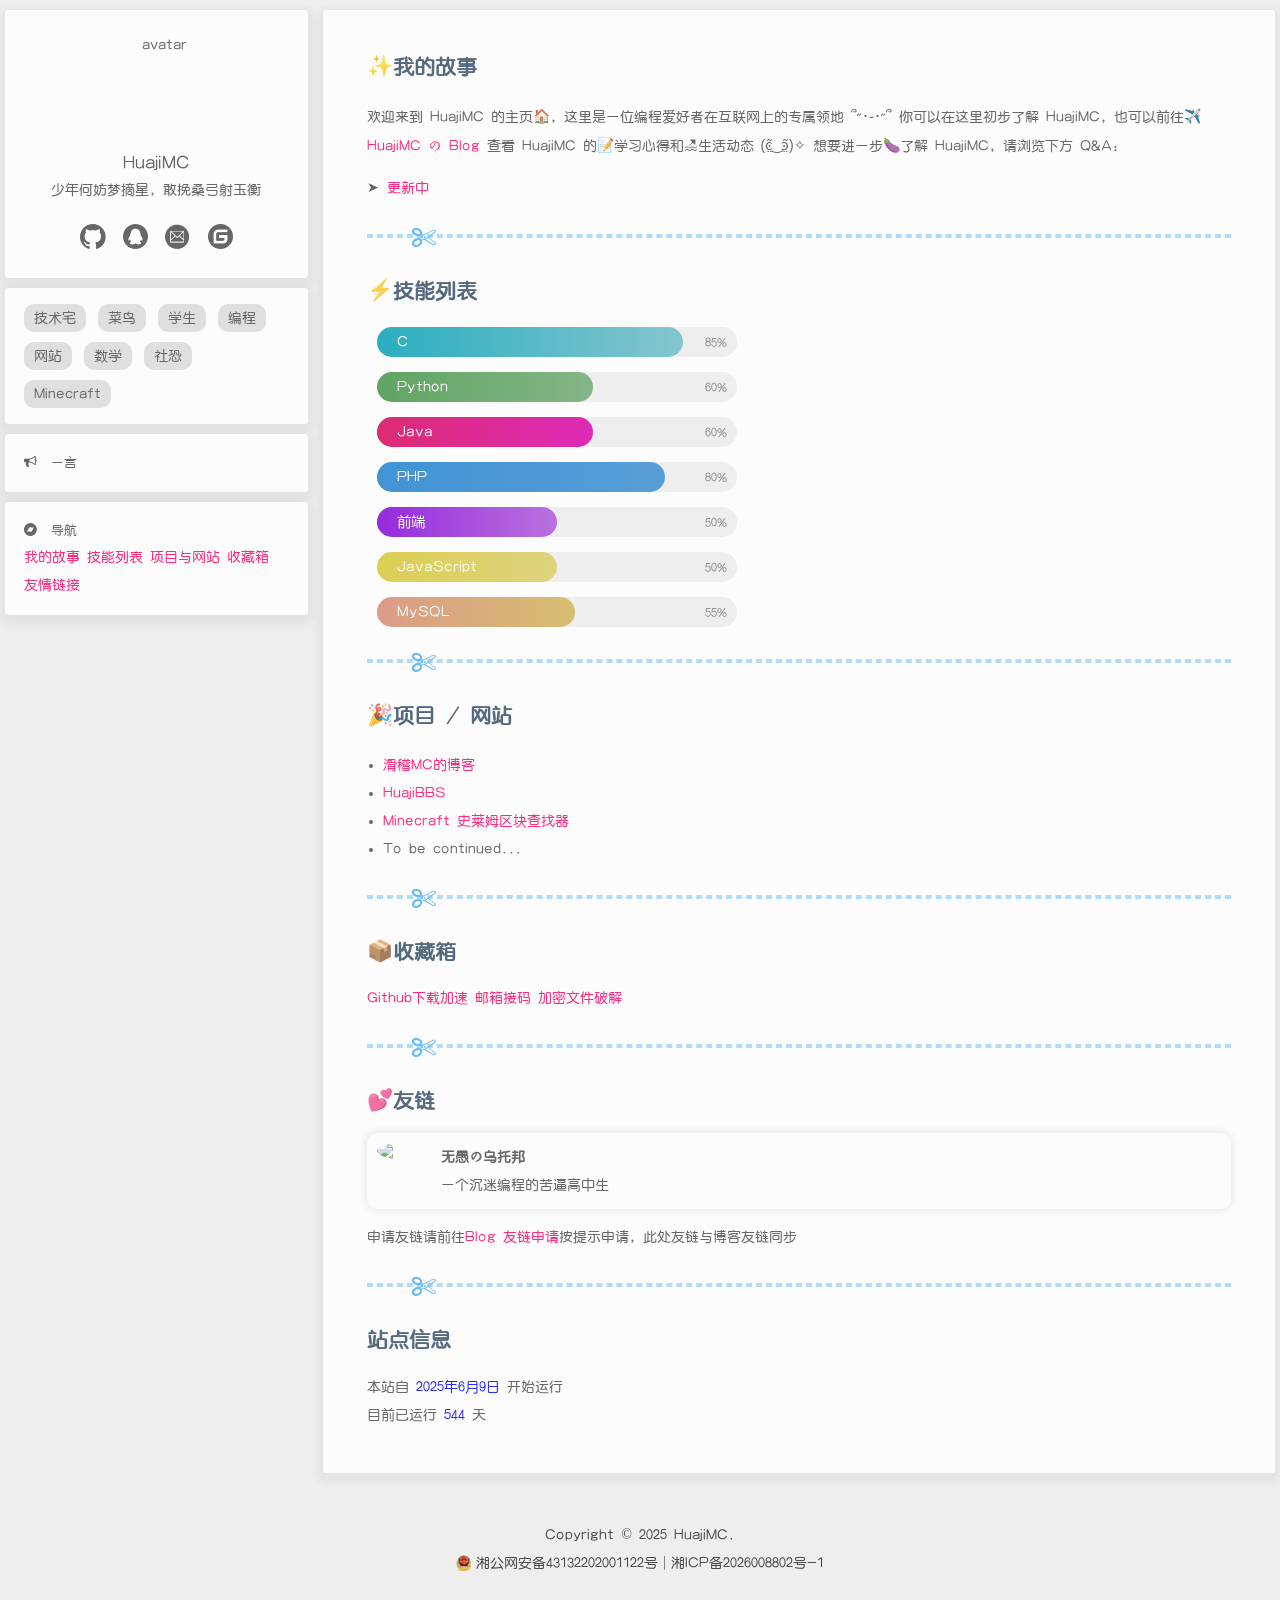
==== index.html @ 0e46aec6 "Initialization" ====
<!--
此主页系借（chao）鉴（xi） @无愚 Binary 的个人主页 😜😜😜
-->

<!doctype html>
<html lang="zh">
    <head>
        <meta charset="UTF-8">
        <meta http-equiv="X-UA-Compatible" content="IE=edge">
        <meta name="viewport" content="width=device-width,initial-scale=1,maximum-scale=5">
        <title>؄ཽHuajiMC の 小宇宙ེᝰ ʕ̯•͡˔•̯᷅ʔ</title>
        <meta name="description" content="热爱编程 の HuajiMC 的互联网小宇宙">
        <meta name="keywords" content="PHP,Web,Android,编程,个人主页,前端,博客">
        <meta name="format-detection" content="telephone=no">
        <link rel="shortcut icon" href="favicon.ico">
        <link rel="preload" href="static/font/HanYiZhongYuanJian-1.woff2" as="font" type="font/woff2" crossorigin>
        <link rel="stylesheet" href="static/icon/iconfont.css">
        <link rel="stylesheet " href="static/css/index.css">
        <link rel="stylesheet" href="https://gcore.jsdelivr.net/npm/font-awesome@4.7.0/css/font-awesome.min.css">
        <link rel="stylesheet" href="https://gcore.jsdelivr.net/npm/jquery.fancybox@2.1.5/source/jquery.fancybox.css">
        <script type="text/javascript">
        if (!! window.ActiveXObject || "ActiveXObject" in window) { //is IE?
            alert('朋友，上古浏览器不支持呢~');
        }
        </script>
        <style>
        a {
            text-decoration: none;
        }
        .alphao {
            opacity: 0.82;
            filter: Alpha(opacity=82); /* IE8 以及更早的浏览器 */
        }
        </style>
    </head>
    <body>
        <div id="body-wrap">
            <main id="content-outer" class="alphao">
                <div class="layout_page" id="content-inner">
                    <div class="aside_content" id="aside_content">
                        <div class="card-widget card-info">
                            <div class="card-content">
                                <div class="card-info-avatar is-center non-pay">
                                    <img class="avatar-img" src="https://q.qlogo.cn/g?b=qq&amp;nk=3413517512&amp;s=640" alt="avatar">
                                    <div class="author-info__name">HuajiMC</div>
                                    <div class="author-info__description">少年何妨梦摘星，敢挽桑弓射玉衡</div>
                                </div>
                                <div class="card-info-avatar is-center pay" style="display:none">
                                    <img class="pay-img" src="static/img/pay.jpg" alt="pay">
                                    <div class="author-info__name">🎉恭喜触发彩蛋🥳</div>
                                    <div class="author-info__description">请动动您发财的小手手赞助一下 HuajiMC 😘</div>
                                </div>
                                <div class="card-info-social-icons is-center">
                                    <a class="social-icon" href="https://github.com/HuajiMC6" target="_blank"> <i class="iconfont icon-github"></i> </a>
                                    <a class="social-icon" href="https://qm.qq.com/q/CtMB944Anu" target="_blank"> <i class="iconfont icon-login-qq"></i> </a>
                                    <a class="social-icon" href="mailto:HuajiMC@126.com" target="_blank"> <i class="iconfont icon-email"></i> </a>
                                    <a class="social-icon" href="https://gitee.com/HuajiMC" target="_blank"> <i class="iconfont icon-gitee"></i> </a>
                                </div>
                            </div>
                        </div>
                        <div class="card-widget card-labels">
                            <div class="card-content label-list">
                                <div class="label">技术宅</div>
                                <div class="label">菜鸟</div>
                                <div class="label">学生</div>
                                <div class="label">编程</div>
                                <div class="label">网站</div>
                                <div class="label">数学</div>
                                <div class="label">社恐</div>
                                <div class="label">Minecraft</div>
                            </div>
                        </div>
                        <div class="card-widget card-announcement">
                            <div class="card-content">
                                <div class="item-headline">
                                    <i class="fa fa-bullhorn" aria-hidden="true"></i> <span>一言</span>
                                </div>
                                <div id="hitokoto"></div>
                            </div>
                        </div>
                        <div class="card-widget card-nav">
                            <div class="card-content">
                                <div class="item-headline">
                                    <i class="fa fa-bandcamp" aria-hidden="true"></i> <span>导航</span>
                                </div>
                                <div class="tool">
                                    <a href="#introduction">我的故事</a>
                                    <a href="#skillbox">技能列表</a>
                                    <a href="#project">项目与网站</a>
                                    <a href="#collection">收藏箱</a>
                                    <a href="#friendlink">友情链接</a>
                                </div>
                            </div>
                        </div>
                    </div>
                    <article id="page">
                        <div class="article-container">
                            <h2 id="introduction">✨我的故事</h2>
                            <div class="tool">
                                <p>欢迎来到 HuajiMC 的主页🏠，这里是一位编程爱好者在互联网上的专属领地 <emo>՞˶･֊･˶՞</emo> 你可以在这里初步了解 HuajiMC，也可以前往✈️<a href="#http://blog.huajimc.cn">HuajiMC の Blog</a> 查看 HuajiMC 的📝学习心得和🏖生活动态 <emo>(ͼ̤͂ ͜ ͽ̤͂)✧</emo> 想要进一步🍆了解 HuajiMC，请浏览下方 Q&A：</p>
                                <details>
                                    <summary>更新中</summary>
                                    <div class="folder">等我想好</div>
                                </details>
                                <!-- 待更新 -->
                                <!--<details>
                                    <summary>为什么要叫 HuajiMC？</summary>
                                    <div class="folder">HuajiMC（滑稽MC）这个名字确实带有一丝稚气，甚至有人调侃它像一个小学生名字 <emo>(￣▽￣*)</emo> 其实它诞生于我的初中时期，大抵是我在初一时第一次使用这个名字。因为那时的滑稽MC爱玩 MC，且在网络上聊天喜欢发「滑稽」表情，由此得名。自此再没有改过，全网同名（<del>因为右脑发育不足想不出新的网名</del> 没想到这个随手取的名字就这样陪伴了我这么多年 <emo> ᶘ ᵒᴥᵒᶅ </emo> ）</div>
                                </details>
                                <details>
                                    <summary>你最开始是如何接触编程的？</summary>
                                    <div class="folder">我最开始接触编程与 MC 密切相关。大概是在2017年小学时期，被MC极高的自由度所吸引。看着别人制作的炫酷材质包、皮肤和模组，我也跃跃欲试。于是开始摸索 PE 版的 Js 插件开发，虽然最初的作品现在看来简直惨不忍睹——代码东拼西凑，功能简单粗糙，甚至还有不少“借鉴”的成分 <emo>(；一_一)</emo> 但正是这些稚嫩的小插件，为我打开了编程世界的大门（然而现在 Js 早已过时了😬）。</div>
                                </details>
                                <details>
                                    <summary>后来是如何转向 Web 开发的呢？</summary>
                                    <div class="folder">大概是 2020 年下半年，我偶然对建站产生了浓厚兴趣。还记得当时懵懂无知的我走了很多弯路，比如说花 68 元巨款买了一个超低配的虚拟主机 <emo>Σ_(꒪ཀ꒪」∠)</emo> 最初的建站经历是用 Discuz! 等现成的开源系统搭建一些网站，无疑是没有流量的，纯属“过家家”式的尝试。渐渐地，我开始学习了前端三件套和 PHP，从简单的个人论坛到功能性的工具站（比如葫芦侠工具、HuajiBBS），在实践中不断磨练技术。</emo></div>
                                </details>
                                <details>
                                    <summary>高中阶段为何暂停了开发？</summary>
                                    <div class="folder">中考失利后，我决心要在高中努力学习。于是我决定暂停所有项目，将主要精力放在学习上。故而这三年我基本上没碰过代码，现在感觉自己已经落后时代了，嘤嘤嘤 <emo>T_T</emo> 其实现在看来当时到决定有点矫枉过正了，因为学业与兴趣本不冲突。而且我高中照样每天玩手机，时间管理能力也没见长进呢🙄</div>
                                </details>-->
                            </div>
                            
                            <hr>
                            
                            <h2 id="skillbox">⚡️技能列表</h2>
                            <div class="skillbox">
                                <div class="skillbar">
                                    <div class="skillbar-title" style="background: linear-gradient(to right, #00BCD4 0%, #80DEEA 100%); width: 85%">
                                        <span>C</span>
                                    </div>
                                    <div class="skill-bar-percent">85%</div>
                                </div>
                                <div class="skillbar">
                                    <div class="skillbar-title" style="background: linear-gradient(to right, #4CAF50 0%, #81C784 100%); width: 60%">
                                        <span>Python</span>
                                    </div>
                                    <div class="skill-bar-percent">60%</div>
                                </div>
                                <div class="skillbar">
                                    <div class="skillbar-title" style="background: linear-gradient(to right, #FF0066 0%, #FF00CC 100%); width: 60%">
                                        <span>Java</span>
                                    </div>
                                    <div class="skill-bar-percent">60%</div>
                                </div>
                                <div class="skillbar">
                                    <div class="skillbar-title" style="background: linear-gradient(to right, #2196F3 0%, #42A5F5 100%); width: 80%">
                                        <span>PHP</span>
                                    </div>
                                    <div class="skill-bar-percent">80%</div>
                                </div>
                                <div class="skillbar">
                                    <div class="skillbar-title" style="background: linear-gradient(to right, #9900FF 0%, #CC66FF 100%); width: 50%">
                                        <span>前端</span>
                                    </div>
                                    <div class="skill-bar-percent">50%</div>
                                </div>
                                <div class="skillbar">
                                    <div class="skillbar-title" style="background: linear-gradient(to right, #FFEB3B 0%, #FFF176 100%); width: 50%">
                                        <span>JavaScript</span>
                                    </div>
                                    <div class="skill-bar-percent">50%</div>
                                </div>
                                <div class="skillbar">
                                    <div class="skillbar-title" style="background: linear-gradient(to right, #fda085 0%, #f6d365 100%); width: 55%">
                                        <span>MySQL</span>
                                    </div>
                                    <div class="skill-bar-percent">55%</div>
                                </div>
                            </div>
                            
                            <hr>
                            
                            <h2 id="project">🎉项目 / 网站</h2>
                            <div class="tool">
                                <ul style="padding-left: 1rem">
                                    <li><a href="#http://blog.huajimc.cn" target="_blank">滑稽MC的博客</a></li>
                                    <li><a href="https://gitee.com/huajimc/HuajiBBS" target="_blank">HuajiBBS</a></li>
                                    <li><a href="#http://mc.huajimc.cn/Slime" target="_blank">Minecraft 史莱姆区块查找器</a></li>
                                    <li>To be continued...</li>
                                </ul>
                            </div>
                            
                            <hr>
                            
                            <!-- <h2 id="goal">🚀暑假目标</h2> -->
                            <!-- <div class="tool"> -->
                                <!-- <table> -->
                                    <!-- <th> -->
                                        <!-- <td>项目</td> -->
                                        <!-- <td>状态</td> -->
                                    <!-- </th> -->
                                    <!-- <tr> -->
                                        <!-- <td></td> -->
                                        <!-- <td></td> -->
                                    <!-- </tr> -->
                                    <!-- <tr> -->
                                        <!-- <td></td> -->
                                        <!-- <td></td> -->
                                    <!-- </tr> -->
                                    <!-- <tr> -->
                                        <!-- <td></td> -->
                                        <!-- <td></td> -->
                                    <!-- </tr> -->
                                <!-- </table> -->
                            <!-- </div> -->
                            <!--  -->
                            <!-- <hr> -->
                            <!--  -->
                            <h2 id="collection">📦收藏箱</h2>
                            <div class="tool">
                                <a href="https://moeyy.cn/gh-proxy" target="_blank" rel="noopener noreferrer">Github下载加速</a>
                                <a href="https://moakt.com/zh" target="_blank" rel="noopener noreferrer">邮箱接码</a>
                                <a href="https://www.catpasswd.com" target="_blank" rel="noopener noreferrer">加密文件破解</a>
                            </div>
                            
                            <hr>
                            
                            <h2 id="friendlink">💕友链</h2>
                            <div class="tool">
                                <div class="friendlink">
                                    <div class="card" to="https://binarydev.top/">
                                        <img class="card-avatar" src="https://q.qlogo.cn/g?b=qq&nk=2035650646&s=640" />
                                        <div class="card-title">无愚の乌托邦</div>
                                        <div class="card-subtitle">一个沉迷编程的苦逼高中生</div>
                                    </div>
                                </div>
                                <p>申请友链请前往<a href="https://blog.huajimc.cn/index.php/apply_friendlinks/" target="_blank">Blog 友链申请</a>按提示申请，此处友链与博客友链同步</p>
                            </div>
                        </div>
                        
                        <hr>
                        
                        <div class="card-widget card-webinfo">
                            <div class="card-content">
                                <h2>站点信息</h2>
                                <div class="webinfo">
                                    <div class="webinfo-item">
                                        <div>本站自 <a href="javascript:void(0);">2025年6月9日</a> 开始运行</div>
                                    </div>
                                    <div class="webinfo-item">
                                        <div>目前已运行 <a href="javascript:void(0);" disabled id="runtime"></a> 天</div>
                                    </div>
                                </div>
                            </div>
                        </div>
                    </article>
                </div>
            </main>
            <footer id="footer">
                <div id="footer-wrap" style="text-align:center">
                    <div class="copyright">
                        Copyright © 2025 HuajiMC.
                    </div>
                    <!--<a href="https://icp.gov.moe/?keyword=20251028" target="_blank">萌ICP备20251028号</a><br>-->
                    <div class="beian">
                        <span style="display:flex;align-items:center;justify-content:center;gap:5px;">
                            <img src="./beian.png" height="16px" />
                            <span>
                                <a href="https://beian.mps.gov.cn/#/query/webSearch?code=43132202001122" rel="noreferrer" target="_blank">湘公网安备43132202001122号</a>
                            </span>
                            <span>|</span>
                            <span>
                                <a href="https://beian.miit.gov.cn/" title="湘ICP备2026008802号-1" target="_blank">湘ICP备2026008802号-1</a>
                            </span>
                        </span>
                        
                    </div>
                </div>
            </footer>
        </div>
        <script src="https://gcore.jsdelivr.net/npm/jquery@3.4.1/dist/jquery.min.js"></script>
        <!-- <script src="https://gcore.jsdelivr.net/npm/instant.page@3.0.0/instantpage.js" type="module"></script> -->
        <!-- <script src="https://gcore.jsdelivr.net/npm/lazysizes@5.2.0/lazysizes.min.js" async></script> -->
        <!-- <link rel="stylesheet" href="https://gcore.jsdelivr.net/npm/aplayer/dist/APlayer.min.css"> -->
        <!-- <script src="https://gcore.jsdelivr.net/npm/aplayer/dist/APlayer.min.js"></script> -->
        <!-- <script src="https://gcore.jsdelivr.net/npm/meting@2/dist/Meting.min.js"></script> -->
        <!-- <script src="https://unpkg.com/nplayer@latest/dist/index.min.js"></script> --> 
        <script src="https://cdnjs.cloudflare.com/ajax/libs/fancybox/3.5.7/jquery.fancybox.min.js"></script>
        <script src="https://v1.hitokoto.cn/?encode=js&amp;select=%23hitokoto"></script>
        <script src="static/js/click.js"></script>
        <script>
        $(document).ready(function() {
            $('hr').click(function() {
                if(! $(this).hasClass('scissors')) {
                    $(this).addClass('scissors');
                } else {
                    $(this).removeClass('scissors');
                }
            });
            function timePassed(year, month, day, hours) {
                var now = new Date();
                var endDate = new Date(year, month - 1, day, hours);
                var leftTime = - (endDate.getTime() - now.getTime());
                if (leftTime <= 0) {
                    leftTime = 0;
                }
                var leftsecond = parseInt(leftTime / 1000);
                var day = Math.floor(leftsecond / (60 * 60 * 24));
                var hour = Math.floor((leftsecond - day * 24 * 60 * 60) / 3600).toString().padStart(2, '0');
                var minute = Math.floor((leftsecond - day * 24 * 60 * 60 - hour * 3600) / 60).toString().padStart(2, '0');
                var second = Math.floor(leftTime / 1000 % 60, 10).toString().padStart(2, '0');
                return {day, hour, minute, second};
            }
            $('#runtime').text(timePassed(2025,6,9,0).day);
            
            $('[to]').click(function() {
                window.open($(this).attr('to'), '_blank');
            });
            
            var deg = 30;
            $('.avatar-img').click(function() {
                $(this).css('transform', 'rotate(' + deg + 'deg)');
                
                if(deg % 360 == 0) {
                    setTimeout(function() {
                        $('.non-pay').hide();
                        $('.pay').show();
                    }, 400);
                }
                
                deg += 30;
            });
        });
        </script>
        
        <div class="video-background">
            <video autoplay muted loop id="video1">
                <source src="static/img/bg3.mp4" type="video/mp4">
                Your browser does not support HTML5 video.
            </video>
            <video autoplay muted loop id="video2">
                <source src="static/img/bg2.mp4" type="video/mp4">
                Your browser does not support HTML5 video.
            </video>
        </div>
    </body>
</html>
---- static/icon/iconfont.css ----
@font-face {
  font-family: "iconfont"; /* Project id  */
  src: url('iconfont.ttf?t=1748664398593') format('truetype');
}

.iconfont {
  font-family: "iconfont" !important;
  font-size: 25px;
  font-style: normal;
  -webkit-font-smoothing: antialiased;
  -moz-osx-font-smoothing: grayscale;
}

.icon-bilibili:before {
  content: "\e7c6";
}

.icon-gitee:before {
  content: "\e516";
}

.icon-github:before {
  content: "\e517";
}

.icon-login-qq:before {
  content: "\e51a";
}

.icon-jiandao-tianchong:before {
  content: "\e73e";
}

.icon-email:before {
  content: "\e62c";
}
---- static/css/index.css ----
@font-face {
    font-family: 'yuan';
    src: url('../font/HanYiZhongYuanJian-1.woff2');
    font-display: wrap;
}

* {
    box-sizing: border-box;
}
html {
    height: 100%;
}
body {
    position: relative;
    min-height: 100%;
    background: #eee;
    color: #4c4948;
    font-size: 14px;
    line-height: 2;
    font-family: yuan;
    //background-image:url(https://s2.loli.net/2024/06/21/59b6eRscAvQWHT1.webp);
    //background-image:url(../img/bg.jpg);
    //background-image:url(../img/bg1.mp4);
    background-attachment:fixed;
    background-size: auto 100%;
    background-position: center;
    margin: 0;
}
h1, h2, h3, h4, h5, h6 {
    position: relative;
    margin: 1rem 0 .7rem;
    color: #344c67;
    font-weight: 700
}
hr::before {
    position: absolute;
    top: -12.5px;
    left: 5%;
    z-index: 1;
    color: #49b1f5;
    content: '\f0c4';
    font: normal normal normal 14px/1 FontAwesome;
    font-size: 24px;
    transition: left 1s ease-in-out, transform 0.4s linear 0.85s;
    pointer-events:auto;
    
}
.scissors::before {
    left: 90%;
    transform: rotate(180deg);
}
hr {
    position: relative;
    margin: 2rem auto;
    width: calc(100% - 4px);
    border: 2px dashed #a4d8fa;
  //  background: #fff;
    box-sizing: content-box;
    height: 0;
    overflow: visible;
    pointer-events:none;
}
body, li, span, p {
    cursor: url(https://gcore.jsdelivr.net/gh/honjun/cdn@1.6/img/cursor/texto.cur),auto;
}
a {
    background-color: transparent;
    cursor: url(https://gcore.jsdelivr.net/gh/honjun/cdn@1.6/img/cursor/ayuda.cur),auto;
}
strong{
    color: #FF0066;
}
#body-wrap {
    position: relative;
    display: box;
    display: flex;
    box-flex: 1;
    flex: 1 auto;
    -webkit-box-orient: vertical;
    flex-direction: column;
    transition: all .5s;
}
#nav.not_index_bg {
    height: 20rem;
}
#nav {
    position: relative;
    margin-top: -2rem;
    width: 100%;
    background-color: #49b1f5;
    background-attachment: local;
    background-position: center;
    background-size: cover;
}
#page_site-info {
    position: absolute;
    top: 10rem;
    width: 100%;
}
#site-title {
    color: #eee;
    text-align: center;
    text-shadow: 0.1rem 0.1rem 0.2rem rgba(0, 0, 0, .15);
    line-height: 1.5;
    font-weight: 700;
    font-size: 1.3rem;
    animation: titlescale 1s;
}
main {
    display: block;
}

#content-outer {
    -webkit-box-flex: 1;
    -moz-box-flex: 1;
    -o-box-flex: 1;
    box-flex: 1;
    -webkit-flex: 1 auto;
    -ms-flex: 1 auto;
    flex: 1 auto;
}
h1 {
    font-size: 2em;
    margin: .67em 0;
}
.layout_page {
    display: flex;
    -webkit-box-align: start;
    align-items: flex-start;
    margin: 0 auto;
    padding: 0 5px;
    max-width: 1400px;
}

#page{
    margin-top: 10px;
    width: 75%;
    border-radius: 3px;
    background: #fff;
    box-shadow: 0 4px 8px 6px rgba(7, 17, 27, .06);
    transition: all .3s;
}
#page{
    padding: 20px 44px 44px;
}

#aside_content {
    width: 25%;
}
#aside_content .card-widget {
    overflow: hidden;
    margin: 10px 0;
    border-radius: 3px;
    background: #fff;
    -webkit-box-shadow: 0 4px 8px 6px rgba(7, 17, 27, .06);
    box-shadow: 0 4px 8px 6px rgba(7, 17, 27, .06);
    -webkit-transition: all .3s;
    -moz-transition: all .3s;
    -o-transition: all .3s;
    -ms-transition: all .3s;
    transition: all .3s;
}
#aside_content .card-content {
    padding: 1rem 1.2rem;
}

.skillbar {
    position: relative;
    display: block;
    max-width: 360px;
    margin: 15px 10px;
    background: #eee;
    height: 30px;
    border-radius: 35px;
    -moz-border-radius: 35px;
    -webkit-border-radius: 35px;
    -webkit-transition: 0.4s linear;
    -moz-transition: 0.4s linear;
    -o-transition: 0.4s linear;
    transition: 0.4s linear;
    -webkit-transition-property: width, background-color;
    -moz-transition-property: width, background-color;
    -o-transition-property: width, background-color;
    transition-property: width, background-color;
}

.skillbar .skillbar-title {
    position: absolute;
    top: 0;
    left: 0;
    width: 110px;
    font-size: 0.9rem;
    color: #ffffff;
    border-radius: 35px;
    -webkit-border-radius: 35px;
    -moz-border-radius: 35px;
}
.skillbar .skillbar-title span {
    display: block;
    background: rgba(0, 0, 0, 0.15);
    padding: 0 20px;
    height: 30px;
    line-height: 30px;
    border-radius: 35px;
    -webkit-border-radius: 35px;
    -moz-border-radius: 35px;
}
.skillbar .skill-bar-percent {
    position: absolute;
    right: 10px;
    top: 0;
    font-size: 12px;
    height: 30px;
    line-height: 30px;
    color: #ffffff;
    color: rgba(0, 0, 0, 0.5);
}

.tool a {
    color: #FF0066;
}

.is-center {
    text-align: center;
}

#aside_content .card-info img {
    display: inline-block;
    padding: 5px;
    vertical-align: top;
    transition: all .3s;
}
img {
    max-width: 100%;
    transition: all .2s;
}
.avatar-img {
    width: 120px;
    height: 120px;
    border-radius: 70px;
    transition: transform 0.4s ease;
}
.pay-img {
    height: 120px;
    border-radius: 10px;
}
.avatar-rotate {
    transform: rotate(30deg);
}
#aside_content .card-info .author-info__name {
    font-weight: 500;
    font-size: 1.1rem;
}
#aside_content .card-info .author-info__description {
    margin-top: -.3rem;
}
#aside_content .card-info .card-info-social-icons {
    margin: .3rem 0 -.3rem;
}
#aside_content .card-info .card-info-social-icons .social-icon {
    margin: 0 .1rem;
    color: #4c4948;
    font-size: 1.8rem;
}

#aside_content .item-headline {
    font-size: .8rem;
}
#aside_content .item-headline span {
    margin-left: .5rem;
}

#aside_content .card-webinfo .webinfo {
    padding: .2rem 1rem;
}
#aside_content .card-webinfo .webinfo .webinfo-item {
    display: block;
    padding: 4px 0 0;
}
#aside_content .card-webinfo .webinfo .webinfo-item div:first-child {
    display: inline-block;
}
#aside_content .card-webinfo .webinfo .webinfo-item div:last-child {
    display: inline-block;
    float: right;
}
#footer {
    position: relative;
    margin-top: 1rem;
    background-attachment: local;
    background-position: bottom;
    background-size: cover;
}
#footer-wrap {
    position: relative;
    padding: 2rem 1rem;
    text-align: center;
}


#footer, .layout_page, .layout_post {
    -webkit-animation: main 1s;
    -moz-animation: main 1s;
    -o-animation: main 1s;
    -ms-animation: main 1s;
    animation: main 1s;
}

.video-background {
    position: fixed;
    width: 100%;
    height: auto;
    overflow: hidden;
    z-index: -999;
    top: 0;
}


#video1, #video2 {
    width: 100vw;
    height: 101vh;
    object-fit: cover;
}

@media screen and (min-width: 768px){
    #site-title {
        font-size: 2rem;
    }
    .video-background #video2 {
        display: none;
    }

}

@media screen and (max-width: 768px){
    .layout_page {
        padding: 0 5px !important;
    }
    #page {
        margin: 0;
        padding: 1.8rem 1.3rem;
    }
    .video-background #video1 {
        display: none;
    }
}

@media screen and (max-width: 900px){
    #page{
        width: 100% !important;
    }
    #aside_content{
        width: 100% !important;
    }
    .layout_page, .friendlink {
        -webkit-box-orient: vertical;
        -moz-box-orient: vertical;
        -o-box-orient: vertical;
        -webkit-flex-direction: column;
        -ms-flex-direction: column;
        flex-direction: column;
    }
}



@media screen and (min-width: 900px){
    #aside_content .card-widget {
        margin-right: 15px;
    }
}

::-webkit-scrollbar {
    width: 2px;
    height: 2px
}

::-webkit-scrollbar-thumb {
    background: linear-gradient(to right, #FF0066 0%, #FF00CC 100%); width: 85%
}

::-webkit-scrollbar-track {
    background-color: transparent
}

.label-list {
    margin-bottom: -10px;
}

.label {
    background: #dcdcdc;
    border-radius: 10px;
    padding: 0 10px;
    margin-right: 5px;
    margin-bottom: 10px;
    display: inline-block;
    transition: background 0.15s ease;
}
.label:active {
    background: #cacaca
}

emo {
    display: inline-block;
    font-family: Lato, Helvetica Neue For Number, -apple-system, BlinkMacSystemFont, Segoe UI, Roboto, PingFang SC, Hiragino Sans GB, "Microsoft JhengHei", "MicrMicrosoft YaHei", Helvetica Neue, Helvetica, Arial, sans-serif;
}

details summary {
    color:#FF0066;
    list-style: none;
}
details summary::-webkit-details-marker {
    color:#FF0066;
    list-style: none;
}
details summary::before {
    content: '➤';
    color: #4c4948;
    display: inline-block;
    margin-right: 8px;
    transition: transform 0.2s;
}
details[open] summary::before {
    transform: rotate(90deg);
}
.folder {
    padding-left: 1.5rem;
}

.friendlink {
    display: grid;
    grid-template-columns: repeat(auto-fit, minmax(250px, 1fr));
    grid-column-gap: 10px;
    grid-row-gap: 10px;
    //width: 100%;
}
.card {
    box-shadow: 0 0 8px #dcdcdc;
    padding: 10px;
    border-radius: 10px;
    transition: box-shadow 0.5s ease-in-out;
}
.card:hover {
    box-shadow: 4px 4px 16px #bbbbbb;
}
.card-avatar {
    width: 50px;
    border-radius: 50%;
    float: left;
}
.card-title {
    font-weight: bold;
    display: block;
    margin-left: 64px;
    overflow: hidden;
}
.card-subtitle {
    display: block;
    margin-left: 64px;
    overflow: hidden;
}

.beian a {
    color: #4c4948;
}
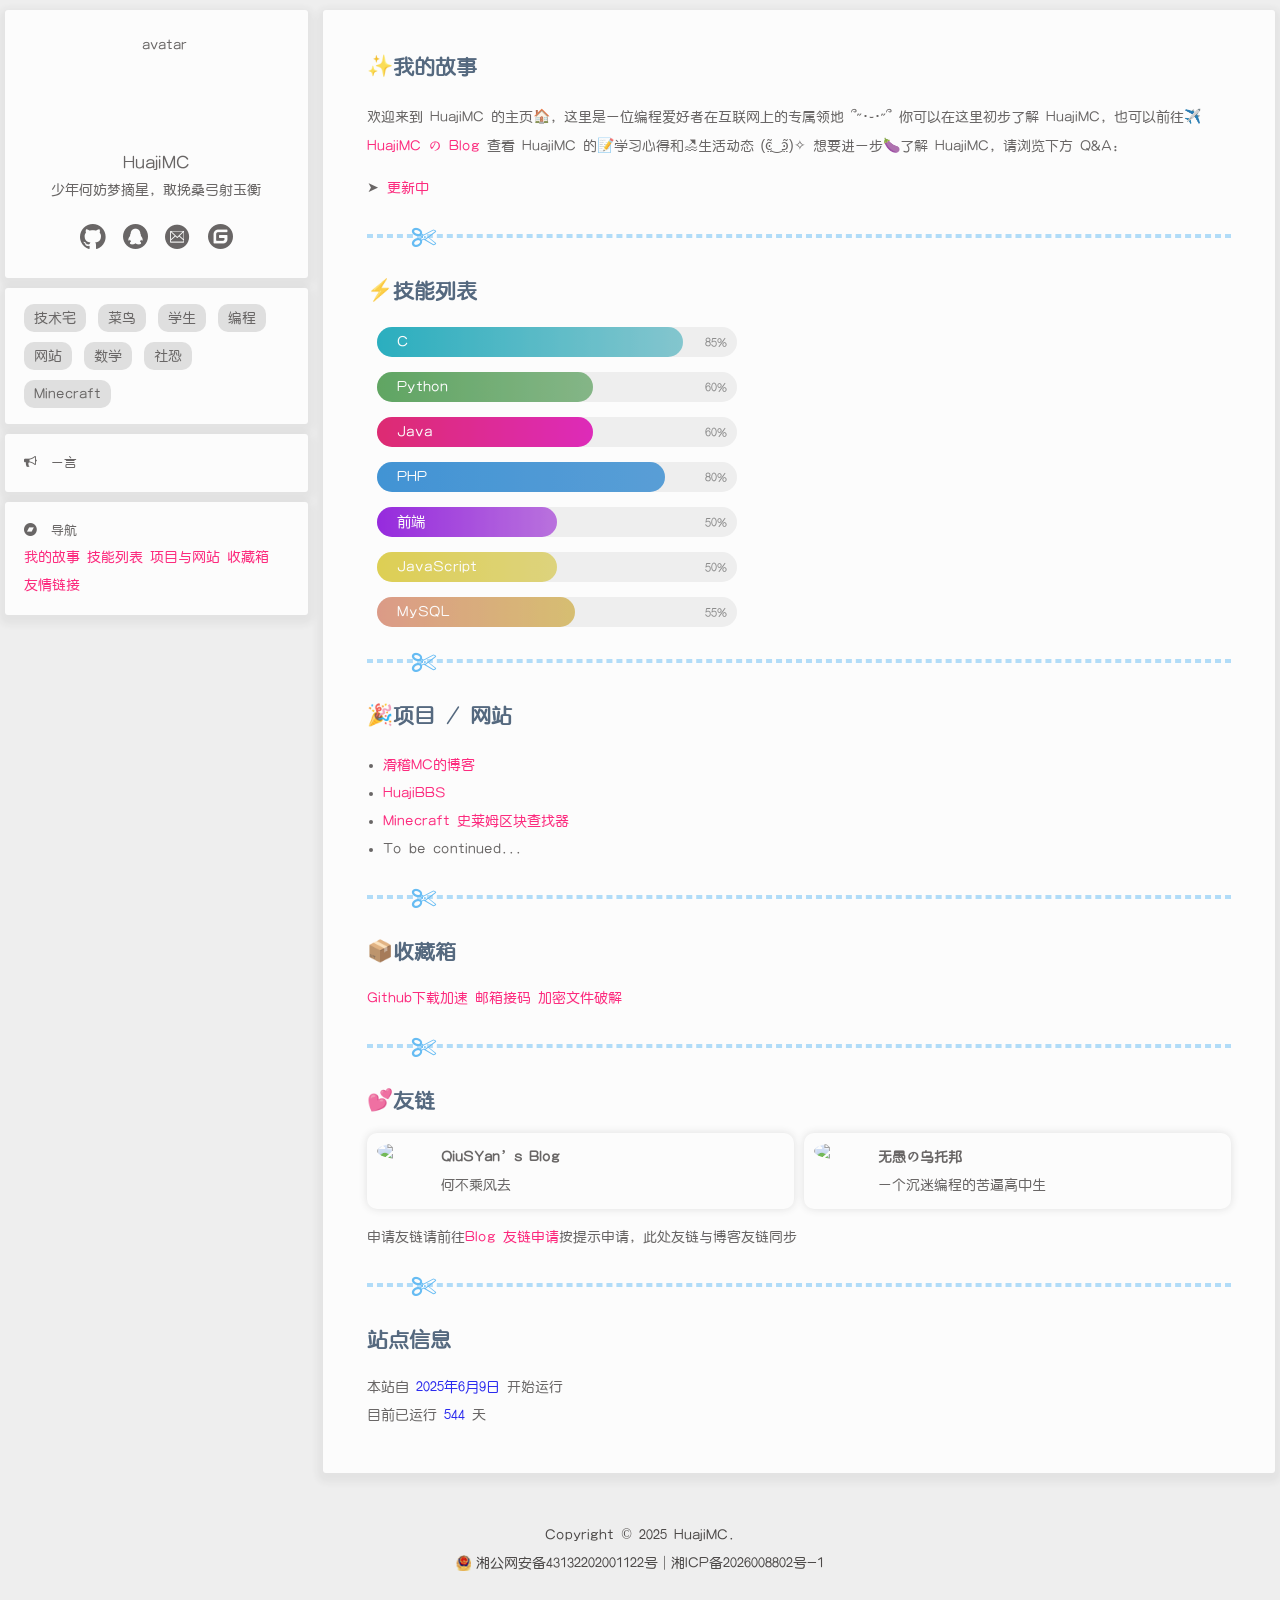
==== commit 0e60f10c: "更新友链" ====
--- a/index.html
+++ b/index.html
@@ -174,7 +174,7 @@
                             <h2 id="project">🎉项目 / 网站</h2>
                             <div class="tool">
                                 <ul style="padding-left: 1rem">
-                                    <li><a href="#http://blog.huajimc.cn" target="_blank">滑稽MC的博客</a></li>
+                                    <li><a href="http://blog.huajimc.cn" target="_blank">滑稽MC的博客</a></li>
                                     <li><a href="https://gitee.com/huajimc/HuajiBBS" target="_blank">HuajiBBS</a></li>
                                     <li><a href="#http://mc.huajimc.cn/Slime" target="_blank">Minecraft 史莱姆区块查找器</a></li>
                                     <li>To be continued...</li>
@@ -219,13 +219,18 @@
                             <h2 id="friendlink">💕友链</h2>
                             <div class="tool">
                                 <div class="friendlink">
+                                    <div class="card" to="https://blog.qiusyan.top/">
+                                        <img class="card-avatar" src="https://blog.qiusyan.top/img/avatar.webp" />
+                                        <div class="card-title">QiuSYan’s Blog</div>
+                                        <div class="card-subtitle">何不乘风去</div>
+                                    </div>
                                     <div class="card" to="https://binarydev.top/">
                                         <img class="card-avatar" src="https://q.qlogo.cn/g?b=qq&nk=2035650646&s=640" />
                                         <div class="card-title">无愚の乌托邦</div>
                                         <div class="card-subtitle">一个沉迷编程的苦逼高中生</div>
                                     </div>
                                 </div>
-                                <p>申请友链请前往<a href="https://blog.huajimc.cn/index.php/apply_friendlinks/" target="_blank">Blog 友链申请</a>按提示申请，此处友链与博客友链同步</p>
+                                <p>申请友链请前往<a href="https://blog.huajimc.cn/index.php/friendlinks/" target="_blank">Blog 友链申请</a>按提示申请，此处友链与博客友链同步</p>
                             </div>
                         </div>
                         
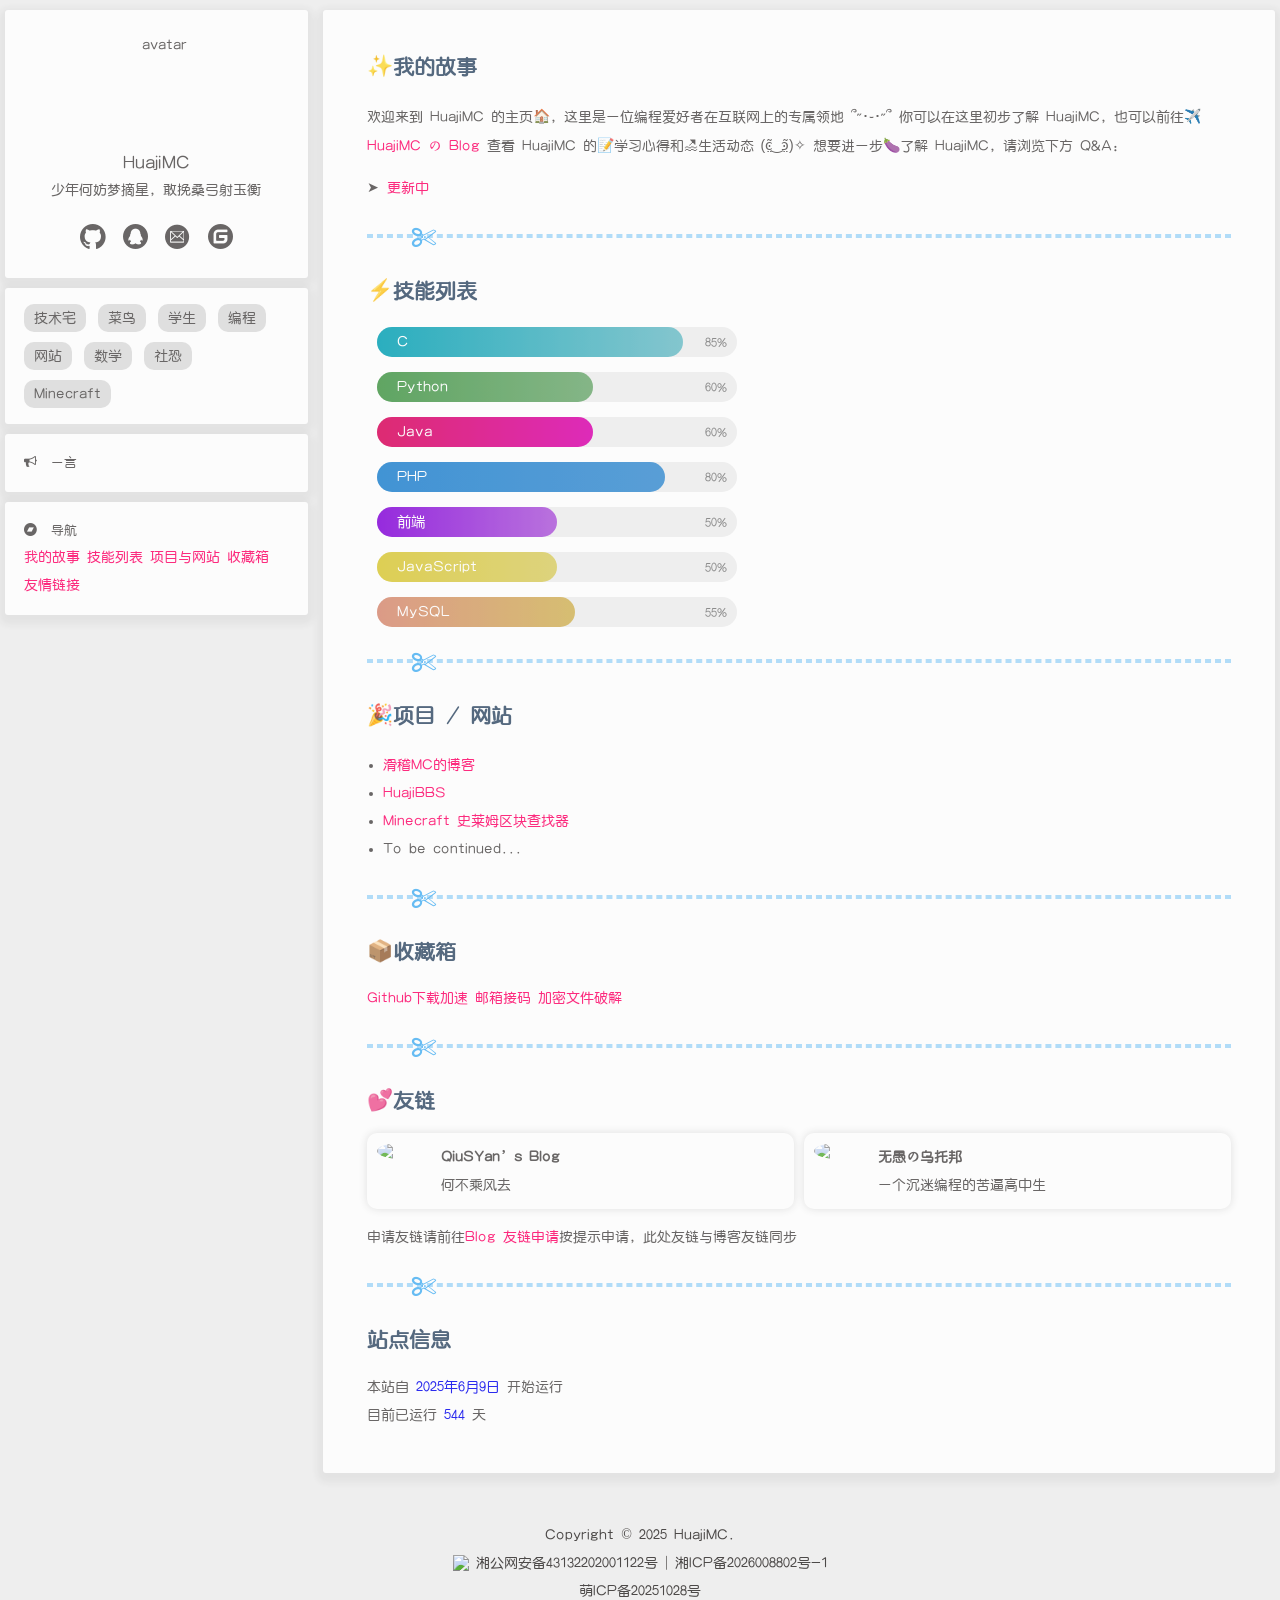
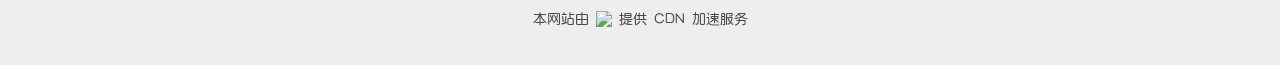
==== commit 0df5767f: "更新 footer - 新增又拍云条目 - 调整 footer 样式" ====
--- a/index.html
+++ b/index.html
@@ -257,19 +257,21 @@
                     <div class="copyright">
                         Copyright © 2025 HuajiMC.
                     </div>
-                    <!--<a href="https://icp.gov.moe/?keyword=20251028" target="_blank">萌ICP备20251028号</a><br>-->
                     <div class="beian">
-                        <span style="display:flex;align-items:center;justify-content:center;gap:5px;">
-                            <img src="./beian.png" height="16px" />
-                            <span>
-                                <a href="https://beian.mps.gov.cn/#/query/webSearch?code=43132202001122" rel="noreferrer" target="_blank">湘公网安备43132202001122号</a>
-                            </span>
-                            <span>|</span>
-                            <span>
-                                <a href="https://beian.miit.gov.cn/" title="湘ICP备2026008802号-1" target="_blank">湘ICP备2026008802号-1</a>
-                            </span>
-                        </span>
-                        
+                        <img src="https://huajimc.cn/beian.png" style="height:16px;vertical-align:middle" />
+                        <a href="https://beian.mps.gov.cn/#/query/webSearch?code=43132202001122" rel="noreferrer" target="_blank">湘公网安备43132202001122号</a>
+                        <span>|</span>
+                        <a href="https://beian.miit.gov.cn/" title="湘ICP备2026008802号-1" target="_blank">湘ICP备2026008802号-1</a>
+                    </div>
+                    <div class="moe-beian">
+                        <a href="https://icp.gov.moe/?keyword=20251028" target="_blank">萌ICP备20251028号</a>
+                    </div>
+                    <div class="upyun-container">
+                        <span>本网站由</span>
+                        <a href="https://www.upyun.com/?utm_source=lianmeng&amp;utm_medium=referral" rel="noreferrer" target="_blank">
+                            <img src="https://huajimc.cn/upyun.png" style="height:28px;vertical-align:middle" />
+                        </a>
+                        <span>提供 CDN 加速服务</span>
                     </div>
                 </div>
             </footer>
--- a/static/css/index.css
+++ b/static/css/index.css
@@ -18,9 +18,6 @@
     font-size: 14px;
     line-height: 2;
     font-family: yuan;
-    //background-image:url(https://s2.loli.net/2024/06/21/59b6eRscAvQWHT1.webp);
-    //background-image:url(../img/bg.jpg);
-    //background-image:url(../img/bg1.mp4);
     background-attachment:fixed;
     background-size: auto 100%;
     background-position: center;
@@ -54,7 +51,6 @@
     margin: 2rem auto;
     width: calc(100% - 4px);
     border: 2px dashed #a4d8fa;
-  //  background: #fff;
     box-sizing: content-box;
     height: 0;
     overflow: visible;
@@ -432,7 +428,6 @@
     grid-template-columns: repeat(auto-fit, minmax(250px, 1fr));
     grid-column-gap: 10px;
     grid-row-gap: 10px;
-    //width: 100%;
 }
 .card {
     box-shadow: 0 0 8px #dcdcdc;
@@ -460,6 +455,6 @@
     overflow: hidden;
 }
 
-.beian a {
+#footer a {
     color: #4c4948;
-}
+}
